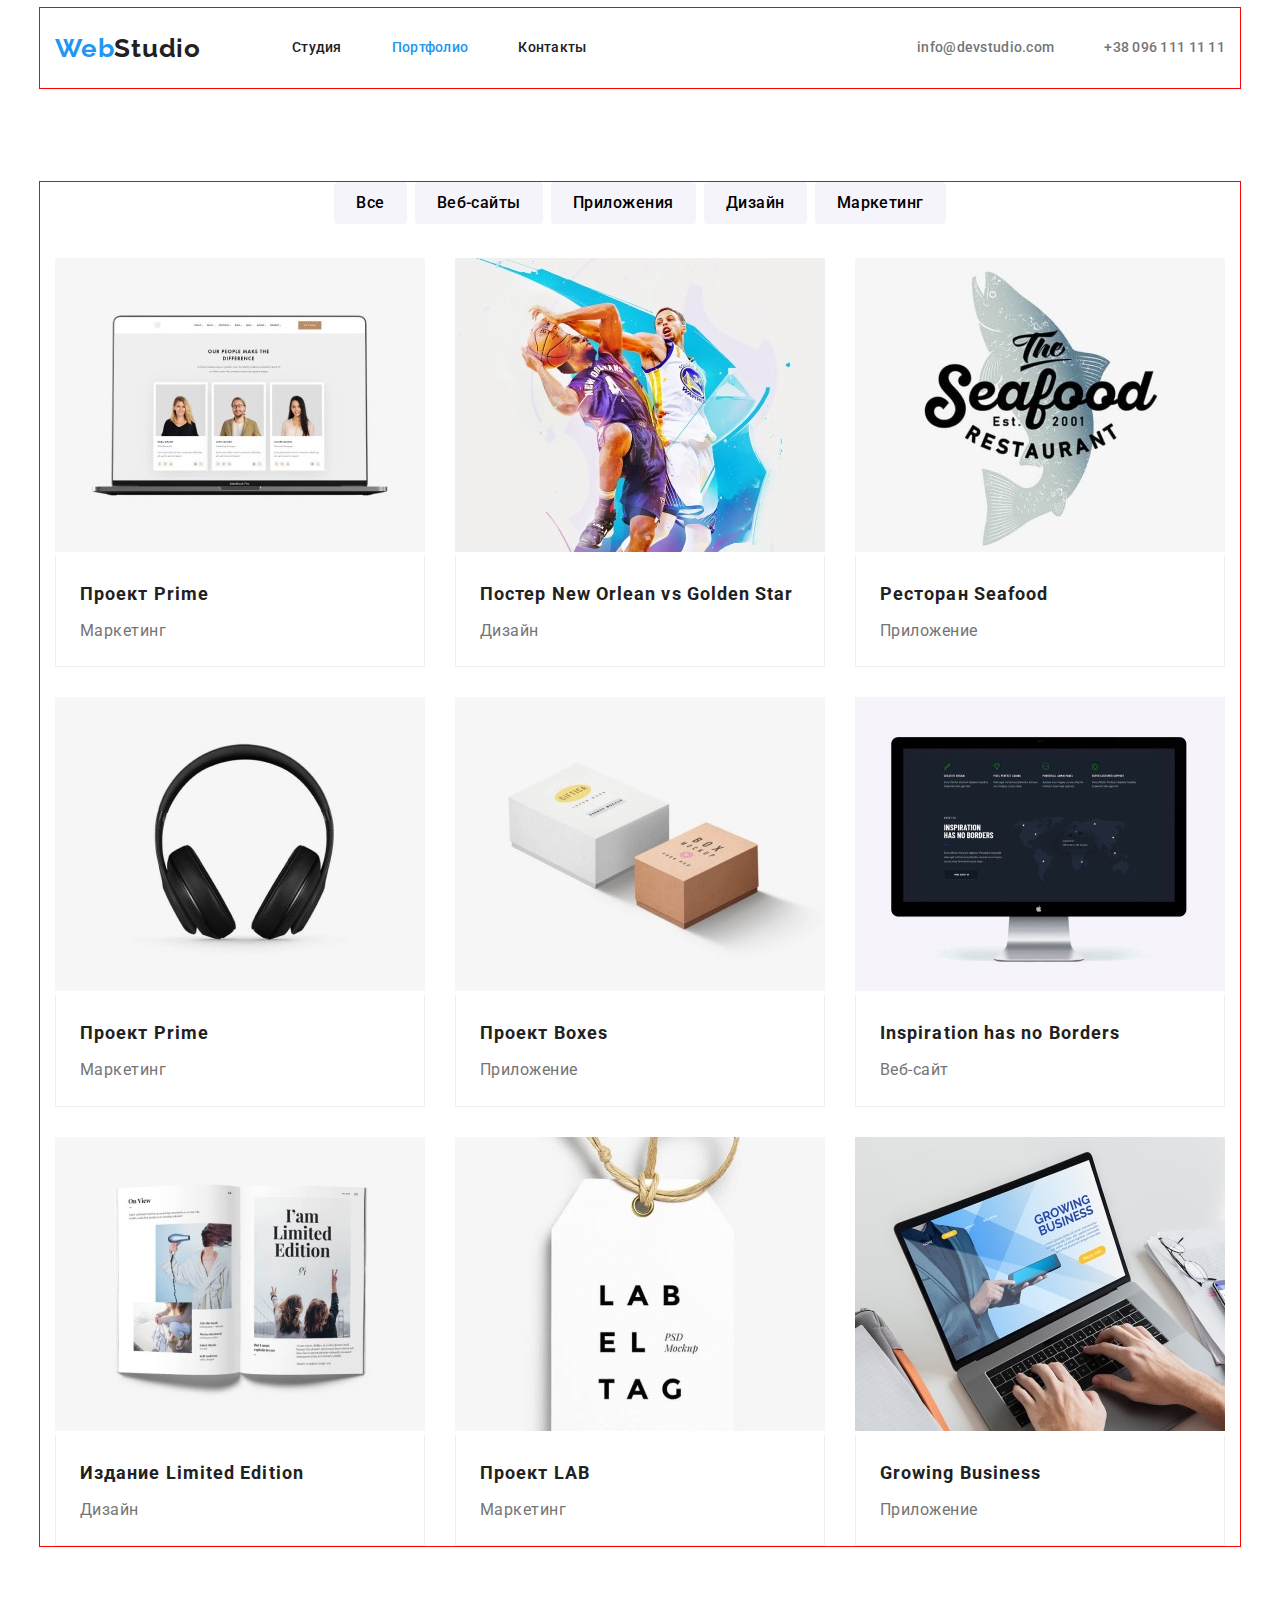
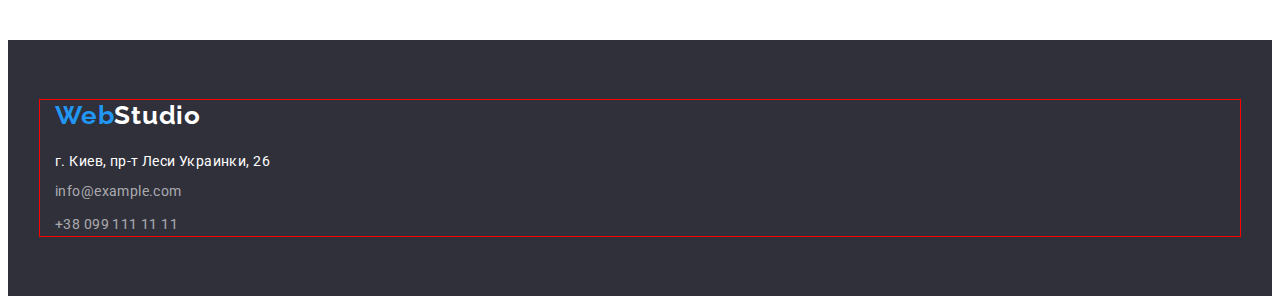
==== portfolio.html @ d50fef36 "Перенос файлов с 3 в 4 ДЗ" ====
<!DOCTYPE html>
<html lang="ru">
  <head>
    <meta charset="UTF-8" />
    <meta http-equiv="X-UA-Compatible" content="IE=edge" />
    <meta name="viewport" content="width=device-width, initial-scale=1.0" />
    <link rel="preconnect" href="https://fonts.googleapis.com" />
    <link rel="preconnect" href="https://fonts.gstatic.com" crossorigin />
    <link rel="preconnect" href="https://fonts.googleapis.com"> 
      <link rel="preconnect" href="https://fonts.gstatic.com" crossorigin> 
      <link href="https://fonts.googleapis.com/css2?family=Raleway:wght@700&family=Roboto:wght@400;500;700;900&display=swap" rel="stylesheet">
    <title>DOCTYPE</title>
    <link rel="stylesheet" href="https://cdnjs.cloudflare.com/ajax/libs/modern-normalize/1.1.0/modern-normalize.min.css" integrity="sha512-wpPYUAdjBVSE4KJnH1VR1HeZfpl1ub8YT/NKx4PuQ5NmX2tKuGu6U/JRp5y+Y8XG2tV+wKQpNHVUX03MfMFn9Q==" crossorigin="anonymous" referrerpolicy="no-referrer" />

    <link rel="stylesheet" href="./css/styles.css" />
  </head>

  <body>

    <header class="header">
      <div class="container">
          <a href="./index.html" class="header-logo link"
            ><span class="header-style">Web</span>Studio</a
          >
        <nav class="header-nav">
          <ul class="header-list list">
            <li class="header-item"><a href="./index.html" class="header-link link ">Студия</a></li>
            <li class="header-item"><a href="./portfolio.html" class="header-link  link current">Портфолио</a></li>
            <li class="header-item"><a href="" class="header-link  link">Контакты</a></li>
          </ul>
        </nav>
        <div class="header-connect">
          <ul class="header-contacts list">
            <li class="header-item"><a href="mailto:info@devstudio.com" class="header-mail link">info@devstudio.com</a></li>
            <li class="header-item"><a href="tel:+380961111111" class="header-tel  link">+38 096 111 11 11</a></li>
          </ul>
        </div>
      </div>
    </header>
    
    <main>
        <!-- Портфолио -->
        <section class="portfolio">
           <div class="container">
            <h1 class="portfolio-title visually-hidden">Портфолио</h1>
            <ul class="portfolio-list list">
                <li class="portfolio-list-btn">
                    <button class="portfolio-btn" type="button">Все</button>
                </li>
                <li class="portfolio-list-btn"> 
                    <button class="portfolio-btn" type="button">Веб-сайты</button>
                </li>
                <li class="portfolio-list-btn">
                    <button class="portfolio-btn" type="button">Приложения</button>
                </li>
                <li class="portfolio-list-btn">
                    <button class="portfolio-btn" type="button">Дизайн</button>
                </li>
                <li class="portfolio-list-btn">
                    <button class="portfolio-btn" type="button">Маркетинг</button>
                </li>
            </ul>
            <ul class="card-list list">
                <li class="card-item">
                    <img 
                    src="./images/tehnokryk.jpg"
                    alt="tehnokryk"
                    class="card-link"
                    width="370"
                    height="294"
                    />
                    <div class="card-name">
                      <h2 class="card-title">Проект Prime</h2>
                      <p class="card-text">Маркетинг</p>
                    </div>
                </li>
                <li class="card-item">
                    <img 
                    src="./images/neworlean.jpg"
                    alt="neworlean"
                    class="card-link"
                    width="370"
                    height="294"
                    />
                    <div class="card-name">
                      <h2 class="card-title">Постер New Orlean vs Golden Star</h2>
                      <p class="card-text">Дизайн</p>
                    </div>
                </li>
                <li class="card-item">
                    <img 
                    src="./images/seafood.jpg"
                    alt="seafood"
                    class="card-link"
                    width="370"
                    height="294"
                    />
                    <div class="card-name">
                      <h2 class="card-title">Ресторан Seafood</h2>
                      <p class="card-text">Приложение</p>
                    </div>
                </li>
                <li class="card-item">
                    <img 
                    src="./images/prime.jpg"
                    alt="prime"
                    class="card-link"
                    width="370"
                    height="294"
                    />
                    <div class="card-name">
                      <h2 class="card-title">Проект Prime</h2>
                      <p class="card-text">Маркетинг</p>
                    </div>
                </li>
                <li class="card-item">
                    <img 
                    src="./images/boxes.jpg"
                    alt="boxes"
                    class="card-link"
                    width="370"
                    height="294"
                    />
                    <div class="card-name">
                      <h2 class="card-title">Проект Boxes</h2>
                      <p class="card-text">Приложение</p>
                     </div>
                </li>
                <li class="card-item">
                    <img 
                    src="./images/borders.jpg"
                    alt="borders"
                    class="card-link"
                    width="370"
                    height="294"
                    />
                    <div class="card-name">
                      <h2 class="card-title">Inspiration has no Borders</h2>
                      <p class="card-text">Веб-сайт</p>
                   </div>
                </li>
                <li class="card-item">
                    <img 
                    src="./images/limitededition.jpg"
                    alt="limitededition"
                    class="card-link"
                    width="370"
                    height="294"
                    />
                    <div class="card-name">
                      <h2 class="card-title">Издание Limited Edition</h2>
                      <p class="card-text">Дизайн</p>
                    </div>
                </li>
                <li class="card-item">
                    <img 
                    src="./images/lab.jpg"
                    alt="lab"
                    class="card-link"
                    width="370"
                    height="294"
                    />
                    <div class="card-name">
                      <h2 class="card-title">Проект LAB</h2>
                      <p class="card-text">Маркетинг</p>
                    </div>
                </li>
                <li class="card-item">
                    <img 
                    src="./images/growingbusiness.jpg"
                    alt="growingbusiness"
                    class="card-link"
                    width="370"
                    height="294"
                    />
                    <div class="card-name">
                      <h2 class="card-title">Growing Business</h2>
                      <p class="card-text">Приложение</p>
                    </div>
                </li>
            </ul>
           </div>
        </section>
    </main>
    <footer class="footer">
      <div class="container">
        <a href="./index.html" class="footer-logo link"><span class="footer-style">Web</span>Studio</a
          >
        <address class="footer-address">
          <ul class="footer-list list">
            <li class="footer-item">
              <a
                href="https://goo.gl/maps/gY4igKeAdsHqv6zv8"
                target="_blank"
                class="footer-link link"
                rel="noopener nofollow noreferrer"
                >г. Киев, пр-т Леси Украинки, 26</a
              >
            </li>
            <li class="footer-item"><a href="mailto:info@example.com" class="link-foot link">info@example.com</a></li>
            <li class="footer-item"><a href="tel:+380991111111" class="link-foot link">+38 099 111 11 11</a></li>
          </ul>
        </address>
       </div>
    </footer>
  </body>
</html>
---- css/styles.css ----
:root {
    --primary-text-color: #212121;
    --primary-bacground-color: #FFFFFF;
    --accent-color: #2196F3;
    --secondary-text-color: #757575;
}

html {
    box-sizing: border-box;
}

*,
*::before,
*::after {
    box-sizing: inherit;
}

p,
h1,
h2,
h3,
h4,
h5,
h6 {
    margin: 0;
}

ul,
ol {
    margin: 0;
    padding-left: 0;
}

button {
    cursor: pointer;
}

body {
    color: var(--primary-text-color);
    background-color: var( --primary-bacground-color);
    font-family: "Roboto", sans-serif;
}

.visually-hidden { 
    position: absolute; 
    width: 1px; 
    height: 1px; 
    margin: -1px; 
    border: 0; 
    padding: 0; 
    white-space: nowrap; 
    clip-path: inset(100%); 
    clip: rect(0 0 0 0); 
    overflow: hidden; 
  } 

.container {
    width: 1200px;
    margin: 0 auto;
    padding-left: 15px;
    padding-right: 15px;
    outline: 1px solid red;
}

.list {
    list-style: none;
}

.link {
    text-decoration: none;
}

/* -----------------------Header--------------------- */
.header {
    background:  var(--primary-bacground-color);
}

.header .container {
    display: flex;
    align-items: center;
    
}

.header-list {
    display: flex;
    align-items: center;
}
    
.header-connect {
    margin-left: auto;
}

.header-contacts {
    display: flex;
    align-items: center;
    margin-left: auto;
}

.header-item  .link {
    display: block;
    padding-top: 32px;
    padding-bottom: 32px;
}

.header-item:not(:last-child) {
    margin-right: 50px;
  }

.header-logo {
    color: var(--primary-text-color);
    font-family: "Raleway", sans-serif;
    font-weight: 700;
    font-size: 26px;
    line-height: 1.19;
    letter-spacing: 0.03em;
    margin-right: 91px;
}

.header-style {
    color: var(--accent-color);
    font-family: "Raleway", sans-serif;
    font-weight: 700;
    font-size: 26px;
    line-height: 1.19;
    letter-spacing: 0.03em;
}

.header-link {
    font-weight: 500;
    font-size: 14px;
    line-height: 1.14;
    letter-spacing: 0.02em;
    color: var(--primary-text-color);
}

.header-mail, .header-tel {
    color:  var(--secondary-text-color);
    font-weight: 500;
    font-size: 14px;
    line-height: 1.14;
    letter-spacing: 0.02em;
}


.header-link:hover,
.header-link:focus, 
.header-mail:hover,
.header-mail:focus,
.header-tel:focus,
.header-tel:hover {
    color: var(--accent-color);
}

.header-list .header-link.current {
    color: var(--accent-color);
}

/*------------------ Hero-------------- */
.hero {
    padding-top: 200px;
    padding-bottom: 200px;
    text-align: center;

    background: #2F303A;
}


.hero-title {
    display: block;
    margin: auto;
    margin-bottom: 30px;

    font-weight: 900;
    font-size: 44px;
    line-height: 1.36;
    text-align: center;
    letter-spacing: 0.06em;
    text-transform: uppercase;
    align-items: center;
    color: var( --primary-bacground-color);
    background: #2F303A;
    max-width: 696px;

     
}

.hero-btn {
    display: block;
    margin: 0 auto;
    padding: 10px 32px;
    
    font-family: inherit;
    font-weight: 700;
    font-size: 16px;
    line-height: 1.89;
    letter-spacing: 0.06em;

    color: var( --primary-bacground-color);
    background: var(--accent-color);
    box-shadow: 0px 4px 4px rgba(0, 0, 0, 0.15);
    border-radius: 4px;
   
}

/* ----------------Advantage --------------*/

.advantage {
    padding-top: 94px;
}

.advantage-list {
    display: flex;
    flex-wrap: wrap;

}

.advantage-list .item {
    width: 270px;
    margin-right: 30px;
}

.advantage-list .item:nth-child(4n) {
    margin-right: 0;
}

.advantage-title {
    display: block;
    max-width: 270px;
  
    font-weight: 700;
    font-size: 14px;
    line-height: 1.14;
    letter-spacing: 0.03em;
    text-transform: uppercase;
    color: var(--primary-text-color);
}
.advantage-text {
    display: block;
    margin-top: 10px;
    max-width: 270px;

    font-size: 14px;
    line-height: 1.71;
    letter-spacing: 0.03em;
    color:var(--secondary-text-color);
}

/* ------------------What are we doing--------------------- */
 

.works {
    padding-top: 94px;
    padding-bottom: 94px; 
}

.works-list {
    display: flex;
    flex-wrap: wrap;
}

.works-item + .works-item {
    margin-left: 30px;
}

.works-title {
    display: block;
    padding-top: 0;
    margin-bottom: 50px;

    font-weight: 700;
    font-size: 36px;
    line-height: 1.17;
    text-align: center;
    letter-spacing: 0.03em;
}

/* ------------------Our team-------------------------- */


.team {
    padding-top: 94px;
    padding-bottom: 94px; 
}

.team-list {
    display: flex;
    flex-wrap: wrap;

    text-align: center;
}

.team-list .team-item {
    width: 270px;
    margin-right: 30px;
}

.team-list .team-item:nth-child(4n) {
    margin-right: 0; 
}

.team {
    background: #F5F4FA;
}

.team-card {
    padding-top: 30px;
    padding-bottom: 30px;
}
.team-title {
    display: block;
    margin-bottom: 50px;

    font-weight: 700;
    font-size: 36px;
    line-height: 1.17;
    text-align: center;
    letter-spacing: 0.03em;  
}

.team-name {
    display: block;

    font-weight: 500;
    font-size: 16px;
    line-height: 1.19;
    text-align: center;
    letter-spacing: 0.03em;
}
.team-text {
    display: block;
    margin-top: 10px;

    line-height: 1.19;
    text-align: center;
    letter-spacing: 0.03em; 
    color: var(--secondary-text-color);
}

/*------------------------ Footer----------------------- */


.footer {
    padding-top: 60px;
    padding-bottom: 60px; 

    background: #2F303A;
}

.footer-address {
    font-style: normal;
}

.footer-logo {
    display: block;
    margin-bottom: 20px;
    min-width: 145px;

    color: #FFFFFF;
    font-family: "Raleway", sans-serif;
    font-weight: 700;
    font-size: 26px;
    line-height: 1.19;
    letter-spacing: 0.03em;
   
}

.footer-item {
    display: block;
    margin-bottom: 9px;
}

.footer-item:last-child {
    margin-bottom: 0;
}

.footer-style {
    color: var(--accent-color);
}

.footer-link {
    color: var( --primary-bacground-color);
    font-size: 14px;
    line-height: 1.17;
    letter-spacing: 0.03em;
    color: #FFFFFF;
}

.link-foot {
    font-size: 14px;
    line-height: 24px;
    letter-spacing: 0.03em;
    color: rgba(255, 255, 255, 0.6);
}

/* ------------------Portfolio---------------------- */

.portfolio {
    padding-top: 94px;
    padding-bottom: 94px;
}

.portfolio-list {
    display: flex;
    justify-content: center;
    margin-bottom: 34px;
}

.portfolio-btn {
    display: inline-block;
    border: none;
    padding-top: 6px;
    padding-right: 22px;
    padding-bottom: 6px;
    padding-left: 22px;

    font-family: inherit;
    font-weight: 500;
    font-size: 16px;
    line-height: 1.89;
    text-align: center;
    letter-spacing: 0.03em;
    background: #F5F4FA;
    border-radius: 4px;
}

.portfolio-list-btn {
    margin-right: 8px;
}

.portfolio-list-btn:last-child {
    margin-right: 0;
}

.portfolio-btn:hover,
.portfolio-btn:focus {
    background-color:  var(--accent-color);
}

.card-list {
    display: flex;
    flex-wrap: wrap;

}

.card-list .card-item {
    width: 370px;
    margin-right: 30px;
    margin-bottom: 30px;
}

.card-list .card-item:nth-child(3n) {
    margin-right: 0;
}

.card-list .card-item:nth-last-child(-n+3) {
    margin-bottom: 0;
}


.card-title {
    margin-bottom: 4px;

    font-weight: 700;
    font-size: 18px;
    line-height: 2;
    letter-spacing: 0.06em;
}
.card-text {

    line-height: 1.89;
    letter-spacing: 0.03em;
    color: var(--secondary-text-color);
}

.card-name {
    padding: 20px 24px;
    border-left: 1px solid #EEEEEE;
    border-bottom: 1px solid #EEEEEE;
    border-right: 1px solid #EEEEEE;
}
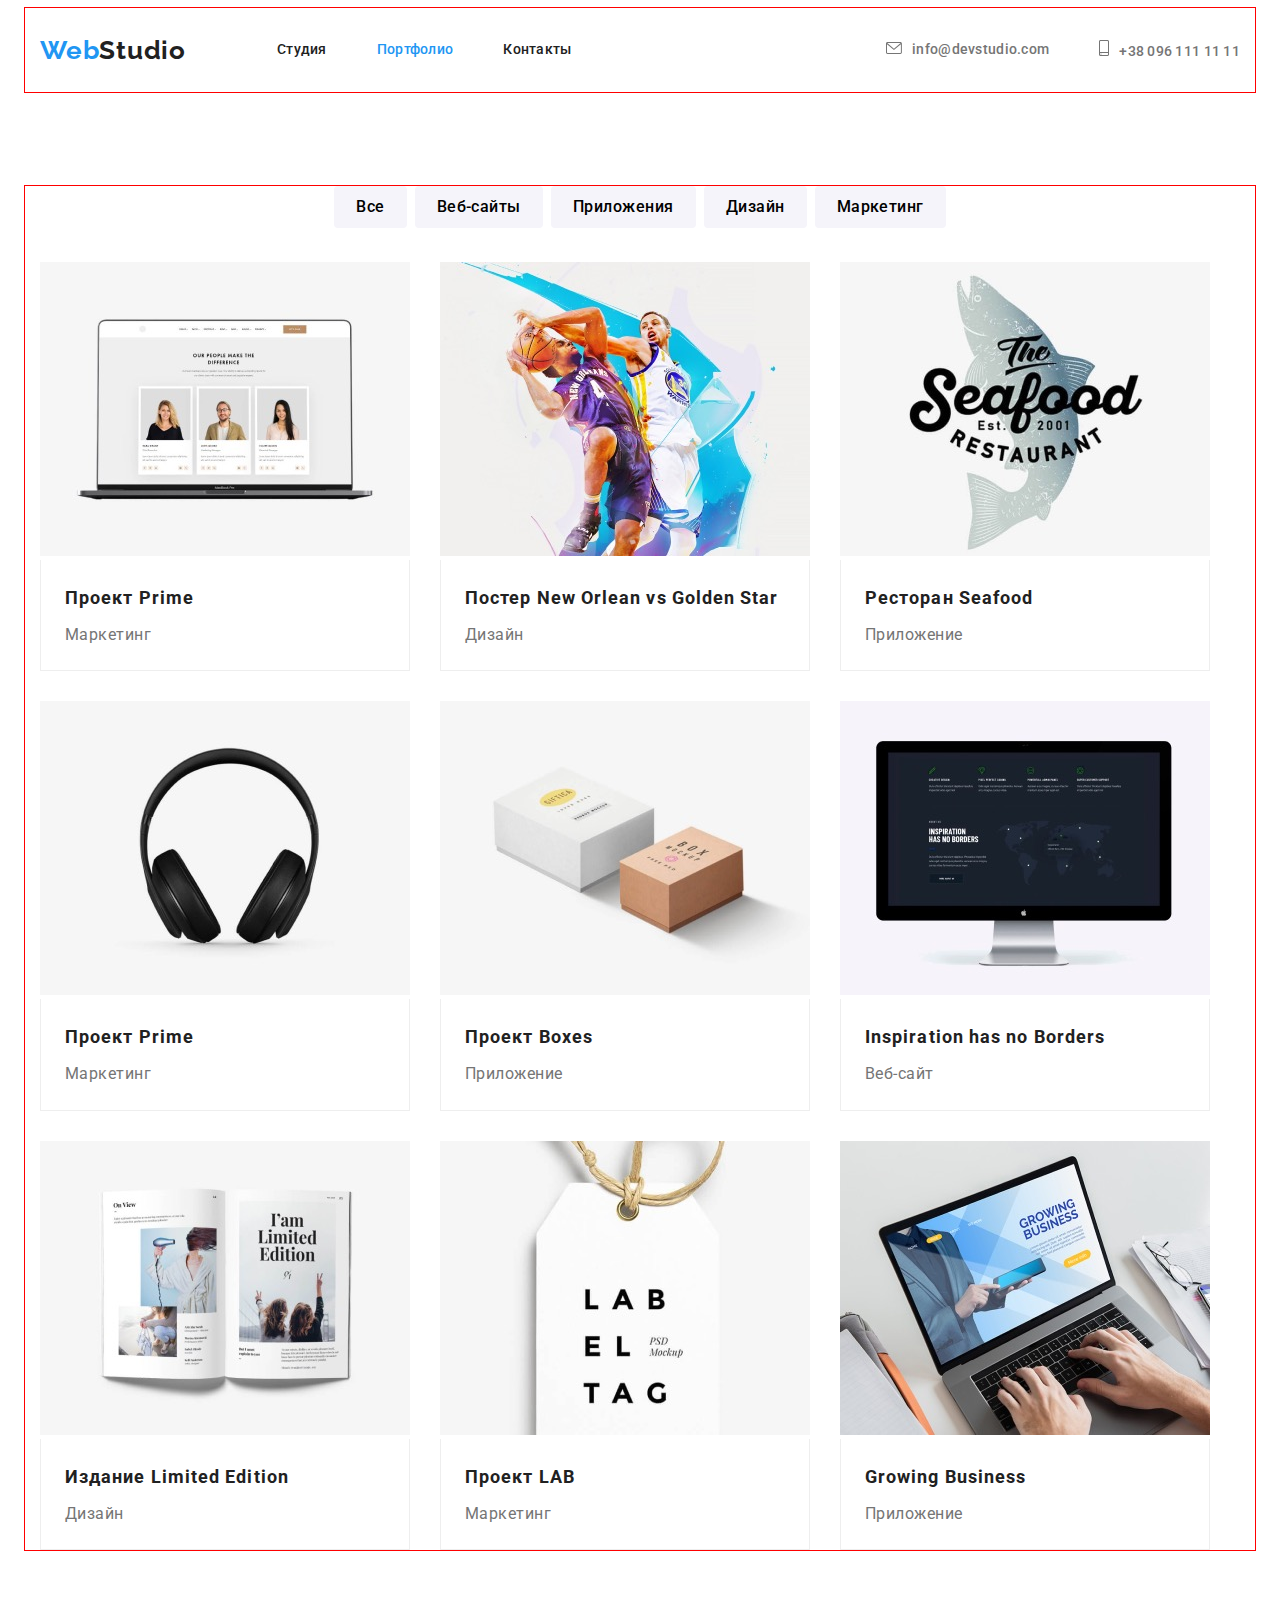
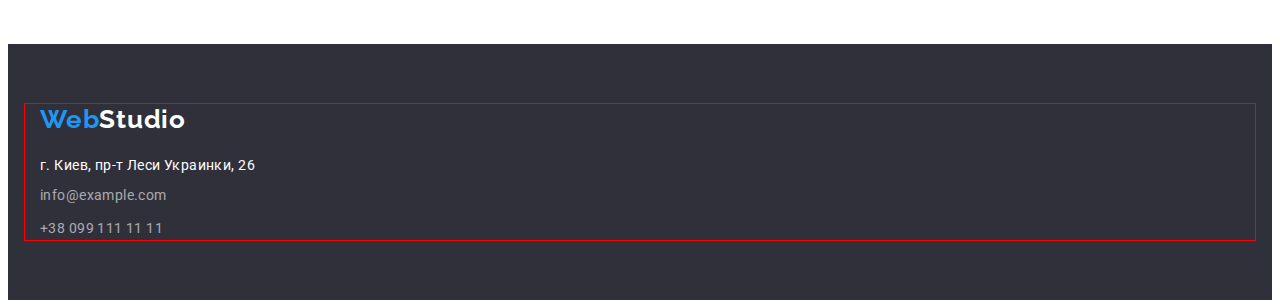
==== commit 2598b815: "Добавление спрайта" ====
--- a/portfolio.html
+++ b/portfolio.html
@@ -6,186 +6,207 @@
     <meta name="viewport" content="width=device-width, initial-scale=1.0" />
     <link rel="preconnect" href="https://fonts.googleapis.com" />
     <link rel="preconnect" href="https://fonts.gstatic.com" crossorigin />
-    <link rel="preconnect" href="https://fonts.googleapis.com"> 
-      <link rel="preconnect" href="https://fonts.gstatic.com" crossorigin> 
-      <link href="https://fonts.googleapis.com/css2?family=Raleway:wght@700&family=Roboto:wght@400;500;700;900&display=swap" rel="stylesheet">
+    <link rel="preconnect" href="https://fonts.googleapis.com" />
+    <link rel="preconnect" href="https://fonts.gstatic.com" crossorigin />
+    <link
+      href="https://fonts.googleapis.com/css2?family=Raleway:wght@700&family=Roboto:wght@400;500;700;900&display=swap"
+      rel="stylesheet"
+    />
     <title>DOCTYPE</title>
-    <link rel="stylesheet" href="https://cdnjs.cloudflare.com/ajax/libs/modern-normalize/1.1.0/modern-normalize.min.css" integrity="sha512-wpPYUAdjBVSE4KJnH1VR1HeZfpl1ub8YT/NKx4PuQ5NmX2tKuGu6U/JRp5y+Y8XG2tV+wKQpNHVUX03MfMFn9Q==" crossorigin="anonymous" referrerpolicy="no-referrer" />
+    <link
+      rel="stylesheet"
+      href="https://cdnjs.cloudflare.com/ajax/libs/modern-normalize/1.1.0/modern-normalize.min.css"
+      integrity="sha512-wpPYUAdjBVSE4KJnH1VR1HeZfpl1ub8YT/NKx4PuQ5NmX2tKuGu6U/JRp5y+Y8XG2tV+wKQpNHVUX03MfMFn9Q=="
+      crossorigin="anonymous"
+      referrerpolicy="no-referrer"
+    />
 
     <link rel="stylesheet" href="./css/styles.css" />
   </head>
 
   <body>
-
     <header class="header">
       <div class="container">
-          <a href="./index.html" class="header-logo link"
-            ><span class="header-style">Web</span>Studio</a
-          >
+        <a href="./index.html" class="header-logo link"
+          ><span class="header-style">Web</span>Studio</a
+        >
         <nav class="header-nav">
           <ul class="header-list list">
-            <li class="header-item"><a href="./index.html" class="header-link link ">Студия</a></li>
-            <li class="header-item"><a href="./portfolio.html" class="header-link  link current">Портфолио</a></li>
-            <li class="header-item"><a href="" class="header-link  link">Контакты</a></li>
+            <li class="header-item">
+              <a href="./index.html" class="header-link link">Студия</a>
+            </li>
+            <li class="header-item">
+              <a href="./portfolio.html" class="header-link link current"
+                >Портфолио</a
+              >
+            </li>
+            <li class="header-item">
+              <a href="" class="header-link link">Контакты</a>
+            </li>
           </ul>
         </nav>
         <div class="header-connect">
           <ul class="header-contacts list">
-            <li class="header-item"><a href="mailto:info@devstudio.com" class="header-mail link">info@devstudio.com</a></li>
-            <li class="header-item"><a href="tel:+380961111111" class="header-tel  link">+38 096 111 11 11</a></li>
-          </ul>
+            <li class="header-item"><a href="mailto:info@devstudio.com" class="header-mail link"><svg class="contacts-icon" width="16" height="12">
+                      <use href="./images/symbol-defs.svg#icon-envelope"></use>
+                    </svg>info@devstudio.com</a></li>
+            <li class="header-item"><a href="tel:+380961111111" class="header-tel  link"><svg class="contacts-icon" width="10" height="16">
+                      <use href="./images/symbol-defs.svg#icon-smartphone"></use>
+                    </svg>+38 096 111 11 11</a></li>
+          </ul
         </div>
       </div>
     </header>
-    
+
     <main>
-        <!-- Портфолио -->
-        <section class="portfolio">
-           <div class="container">
-            <h1 class="portfolio-title visually-hidden">Портфолио</h1>
-            <ul class="portfolio-list list">
-                <li class="portfolio-list-btn">
-                    <button class="portfolio-btn" type="button">Все</button>
-                </li>
-                <li class="portfolio-list-btn"> 
-                    <button class="portfolio-btn" type="button">Веб-сайты</button>
-                </li>
-                <li class="portfolio-list-btn">
-                    <button class="portfolio-btn" type="button">Приложения</button>
-                </li>
-                <li class="portfolio-list-btn">
-                    <button class="portfolio-btn" type="button">Дизайн</button>
-                </li>
-                <li class="portfolio-list-btn">
-                    <button class="portfolio-btn" type="button">Маркетинг</button>
-                </li>
-            </ul>
-            <ul class="card-list list">
-                <li class="card-item">
-                    <img 
-                    src="./images/tehnokryk.jpg"
-                    alt="tehnokryk"
-                    class="card-link"
-                    width="370"
-                    height="294"
-                    />
-                    <div class="card-name">
-                      <h2 class="card-title">Проект Prime</h2>
-                      <p class="card-text">Маркетинг</p>
-                    </div>
-                </li>
-                <li class="card-item">
-                    <img 
-                    src="./images/neworlean.jpg"
-                    alt="neworlean"
-                    class="card-link"
-                    width="370"
-                    height="294"
-                    />
-                    <div class="card-name">
-                      <h2 class="card-title">Постер New Orlean vs Golden Star</h2>
-                      <p class="card-text">Дизайн</p>
-                    </div>
-                </li>
-                <li class="card-item">
-                    <img 
-                    src="./images/seafood.jpg"
-                    alt="seafood"
-                    class="card-link"
-                    width="370"
-                    height="294"
-                    />
-                    <div class="card-name">
-                      <h2 class="card-title">Ресторан Seafood</h2>
-                      <p class="card-text">Приложение</p>
-                    </div>
-                </li>
-                <li class="card-item">
-                    <img 
-                    src="./images/prime.jpg"
-                    alt="prime"
-                    class="card-link"
-                    width="370"
-                    height="294"
-                    />
-                    <div class="card-name">
-                      <h2 class="card-title">Проект Prime</h2>
-                      <p class="card-text">Маркетинг</p>
-                    </div>
-                </li>
-                <li class="card-item">
-                    <img 
-                    src="./images/boxes.jpg"
-                    alt="boxes"
-                    class="card-link"
-                    width="370"
-                    height="294"
-                    />
-                    <div class="card-name">
-                      <h2 class="card-title">Проект Boxes</h2>
-                      <p class="card-text">Приложение</p>
-                     </div>
-                </li>
-                <li class="card-item">
-                    <img 
-                    src="./images/borders.jpg"
-                    alt="borders"
-                    class="card-link"
-                    width="370"
-                    height="294"
-                    />
-                    <div class="card-name">
-                      <h2 class="card-title">Inspiration has no Borders</h2>
-                      <p class="card-text">Веб-сайт</p>
-                   </div>
-                </li>
-                <li class="card-item">
-                    <img 
-                    src="./images/limitededition.jpg"
-                    alt="limitededition"
-                    class="card-link"
-                    width="370"
-                    height="294"
-                    />
-                    <div class="card-name">
-                      <h2 class="card-title">Издание Limited Edition</h2>
-                      <p class="card-text">Дизайн</p>
-                    </div>
-                </li>
-                <li class="card-item">
-                    <img 
-                    src="./images/lab.jpg"
-                    alt="lab"
-                    class="card-link"
-                    width="370"
-                    height="294"
-                    />
-                    <div class="card-name">
-                      <h2 class="card-title">Проект LAB</h2>
-                      <p class="card-text">Маркетинг</p>
-                    </div>
-                </li>
-                <li class="card-item">
-                    <img 
-                    src="./images/growingbusiness.jpg"
-                    alt="growingbusiness"
-                    class="card-link"
-                    width="370"
-                    height="294"
-                    />
-                    <div class="card-name">
-                      <h2 class="card-title">Growing Business</h2>
-                      <p class="card-text">Приложение</p>
-                    </div>
-                </li>
-            </ul>
-           </div>
-        </section>
+      <!-- Портфолио -->
+      <section class="portfolio">
+        <div class="container">
+          <h1 class="portfolio-title visually-hidden">Портфолио</h1>
+          <ul class="portfolio-list list">
+            <li class="portfolio-list-btn">
+              <button class="portfolio-btn" type="button">Все</button>
+            </li>
+            <li class="portfolio-list-btn">
+              <button class="portfolio-btn" type="button">Веб-сайты</button>
+            </li>
+            <li class="portfolio-list-btn">
+              <button class="portfolio-btn" type="button">Приложения</button>
+            </li>
+            <li class="portfolio-list-btn">
+              <button class="portfolio-btn" type="button">Дизайн</button>
+            </li>
+            <li class="portfolio-list-btn">
+              <button class="portfolio-btn" type="button">Маркетинг</button>
+            </li>
+          </ul>
+          <ul class="card-list list">
+            <li class="card-item">
+              <img
+                src="./images/tehnokryk.jpg"
+                alt="tehnokryk"
+                class="card-link"
+                width="370"
+                height="294"
+              />
+              <div class="card-name">
+                <h2 class="card-title">Проект Prime</h2>
+                <p class="card-text">Маркетинг</p>
+              </div>
+            </li>
+            <li class="card-item">
+              <img
+                src="./images/neworlean.jpg"
+                alt="neworlean"
+                class="card-link"
+                width="370"
+                height="294"
+              />
+              <div class="card-name">
+                <h2 class="card-title">Постер New Orlean vs Golden Star</h2>
+                <p class="card-text">Дизайн</p>
+              </div>
+            </li>
+            <li class="card-item">
+              <img
+                src="./images/seafood.jpg"
+                alt="seafood"
+                class="card-link"
+                width="370"
+                height="294"
+              />
+              <div class="card-name">
+                <h2 class="card-title">Ресторан Seafood</h2>
+                <p class="card-text">Приложение</p>
+              </div>
+            </li>
+            <li class="card-item">
+              <img
+                src="./images/prime.jpg"
+                alt="prime"
+                class="card-link"
+                width="370"
+                height="294"
+              />
+              <div class="card-name">
+                <h2 class="card-title">Проект Prime</h2>
+                <p class="card-text">Маркетинг</p>
+              </div>
+            </li>
+            <li class="card-item">
+              <img
+                src="./images/boxes.jpg"
+                alt="boxes"
+                class="card-link"
+                width="370"
+                height="294"
+              />
+              <div class="card-name">
+                <h2 class="card-title">Проект Boxes</h2>
+                <p class="card-text">Приложение</p>
+              </div>
+            </li>
+            <li class="card-item">
+              <img
+                src="./images/borders.jpg"
+                alt="borders"
+                class="card-link"
+                width="370"
+                height="294"
+              />
+              <div class="card-name">
+                <h2 class="card-title">Inspiration has no Borders</h2>
+                <p class="card-text">Веб-сайт</p>
+              </div>
+            </li>
+            <li class="card-item">
+              <img
+                src="./images/limitededition.jpg"
+                alt="limitededition"
+                class="card-link"
+                width="370"
+                height="294"
+              />
+              <div class="card-name">
+                <h2 class="card-title">Издание Limited Edition</h2>
+                <p class="card-text">Дизайн</p>
+              </div>
+            </li>
+            <li class="card-item">
+              <img
+                src="./images/lab.jpg"
+                alt="lab"
+                class="card-link"
+                width="370"
+                height="294"
+              />
+              <div class="card-name">
+                <h2 class="card-title">Проект LAB</h2>
+                <p class="card-text">Маркетинг</p>
+              </div>
+            </li>
+            <li class="card-item">
+              <img
+                src="./images/growingbusiness.jpg"
+                alt="growingbusiness"
+                class="card-link"
+                width="370"
+                height="294"
+              />
+              <div class="card-name">
+                <h2 class="card-title">Growing Business</h2>
+                <p class="card-text">Приложение</p>
+              </div>
+            </li>
+          </ul>
+        </div>
+      </section>
     </main>
     <footer class="footer">
       <div class="container">
-        <a href="./index.html" class="footer-logo link"><span class="footer-style">Web</span>Studio</a
-          >
+        <a href="./index.html" class="footer-logo link"
+          ><span class="footer-style">Web</span>Studio</a
+        >
         <address class="footer-address">
           <ul class="footer-list list">
             <li class="footer-item">
@@ -197,11 +218,19 @@
                 >г. Киев, пр-т Леси Украинки, 26</a
               >
             </li>
-            <li class="footer-item"><a href="mailto:info@example.com" class="link-foot link">info@example.com</a></li>
-            <li class="footer-item"><a href="tel:+380991111111" class="link-foot link">+38 099 111 11 11</a></li>
+            <li class="footer-item">
+              <a href="mailto:info@example.com" class="link-foot link"
+                >info@example.com</a
+              >
+            </li>
+            <li class="footer-item">
+              <a href="tel:+380991111111" class="link-foot link"
+                >+38 099 111 11 11</a
+              >
+            </li>
           </ul>
         </address>
-       </div>
+      </div>
     </footer>
   </body>
 </html>
--- a/css/styles.css
+++ b/css/styles.css
@@ -9,11 +9,6 @@
     box-sizing: border-box;
 }
 
-*,
-*::before,
-*::after {
-    box-sizing: inherit;
-}
 
 p,
 h1,
@@ -106,6 +101,12 @@
     margin-right: 50px;
   }
 
+.contacts-icon {
+    margin-right: 10px;
+    fill: currentColor;
+}
+
+
 .header-logo {
     color: var(--primary-text-color);
     font-family: "Raleway", sans-serif;
@@ -157,11 +158,25 @@
 
 /*------------------ Hero-------------- */
 .hero {
+    background: #C4C4C4;
+    background-image: linear-gradient(
+        rgba(47, 48, 58, 0.4), 
+        rgba(47, 48, 58, 0.4)
+    ), 
+    url(../images/hero-bg.jpg);
+    background-repeat: no-repeat;
+    background-position: center;
+    background-size: cover;
+
+    margin-right: auto;
+    margin-left: auto;
+    max-width: 1600px;
+    min-height: 600px;
     padding-top: 200px;
     padding-bottom: 200px;
     text-align: center;
 
-    background: #2F303A;
+   
 }
 
 
@@ -178,7 +193,6 @@
     text-transform: uppercase;
     align-items: center;
     color: var( --primary-bacground-color);
-    background: #2F303A;
     max-width: 696px;
 
      
@@ -214,12 +228,26 @@
 
 }
 
-.advantage-list .item {
+.advantage-icon{
+    display: block;
+    height: 120px;
+    padding-top: 25px;
+    padding-bottom: 25px;
+    padding-right: 102.34px;
+    padding-left: 102.34px;
+    margin-bottom: 30px;
+    background: #F5F4FA;
+    border-radius: 4px;
+
+}
+
+
+.advantage-item {
     width: 270px;
     margin-right: 30px;
 }
 
-.advantage-list .item:nth-child(4n) {
+.advantage-item:nth-child(4n) {
     margin-right: 0;
 }
 
@@ -334,7 +362,100 @@
     text-align: center;
     letter-spacing: 0.03em; 
     color: var(--secondary-text-color);
-}
+    margin-bottom: 30px;
+}
+
+.team-soc-list {
+    display: flex;
+    justify-content: center;
+    
+    
+}
+
+.team-soc-item {
+    width: 44px;
+    height: 44px;
+    margin-right: 10px;
+    align-items: center;
+    justify-content: center;
+    
+}
+
+.team-soc-item:last-child {
+    margin-right: 0;
+}
+
+.team-soc-link {
+    width: 100%;
+    height: 100%;
+    border-radius: 50%;
+    display: flex;
+    align-items: center;
+    justify-content: center;
+    color: #afb1b8;
+
+}
+
+.team-soc-icon {
+    fill: currentColor;
+}
+
+.team-soc-link:hover, 
+.team-soc-link:focus {
+    background: var(--accent-color);
+    color: var(--primary-bacground-color);
+}
+
+/*---------------------- Regular customers---------------------- */
+
+.customers {
+    padding-bottom: 94px;
+}
+
+.customers-titel {
+    display: block;
+    padding-top: 0;
+    margin-bottom: 50px;
+
+    font-weight: 700;
+    font-size: 36px;
+    line-height: 42px;
+    text-align: center;
+    letter-spacing: 0.03em;
+}
+
+
+.customers-list {
+    display: flex;
+    justify-content: center;
+    
+}
+
+
+.customers-item {
+    
+}
+
+.customers-link {
+    display: inline-block;
+    padding-top: 16px;
+    padding-right: 32px;
+    padding-bottom: 16px;
+    padding-left: 32px;
+    border: 1px solid #AFB1B8;
+
+}
+
+
+.icon-logo {
+    display: inline-block;
+    border: none;
+    fill: #AFB1B8;
+
+}
+
+
+
 
 /*------------------------ Footer----------------------- */
 
@@ -342,7 +463,7 @@
 .footer {
     padding-top: 60px;
     padding-bottom: 60px; 
-
+    
     background: #2F303A;
 }
 
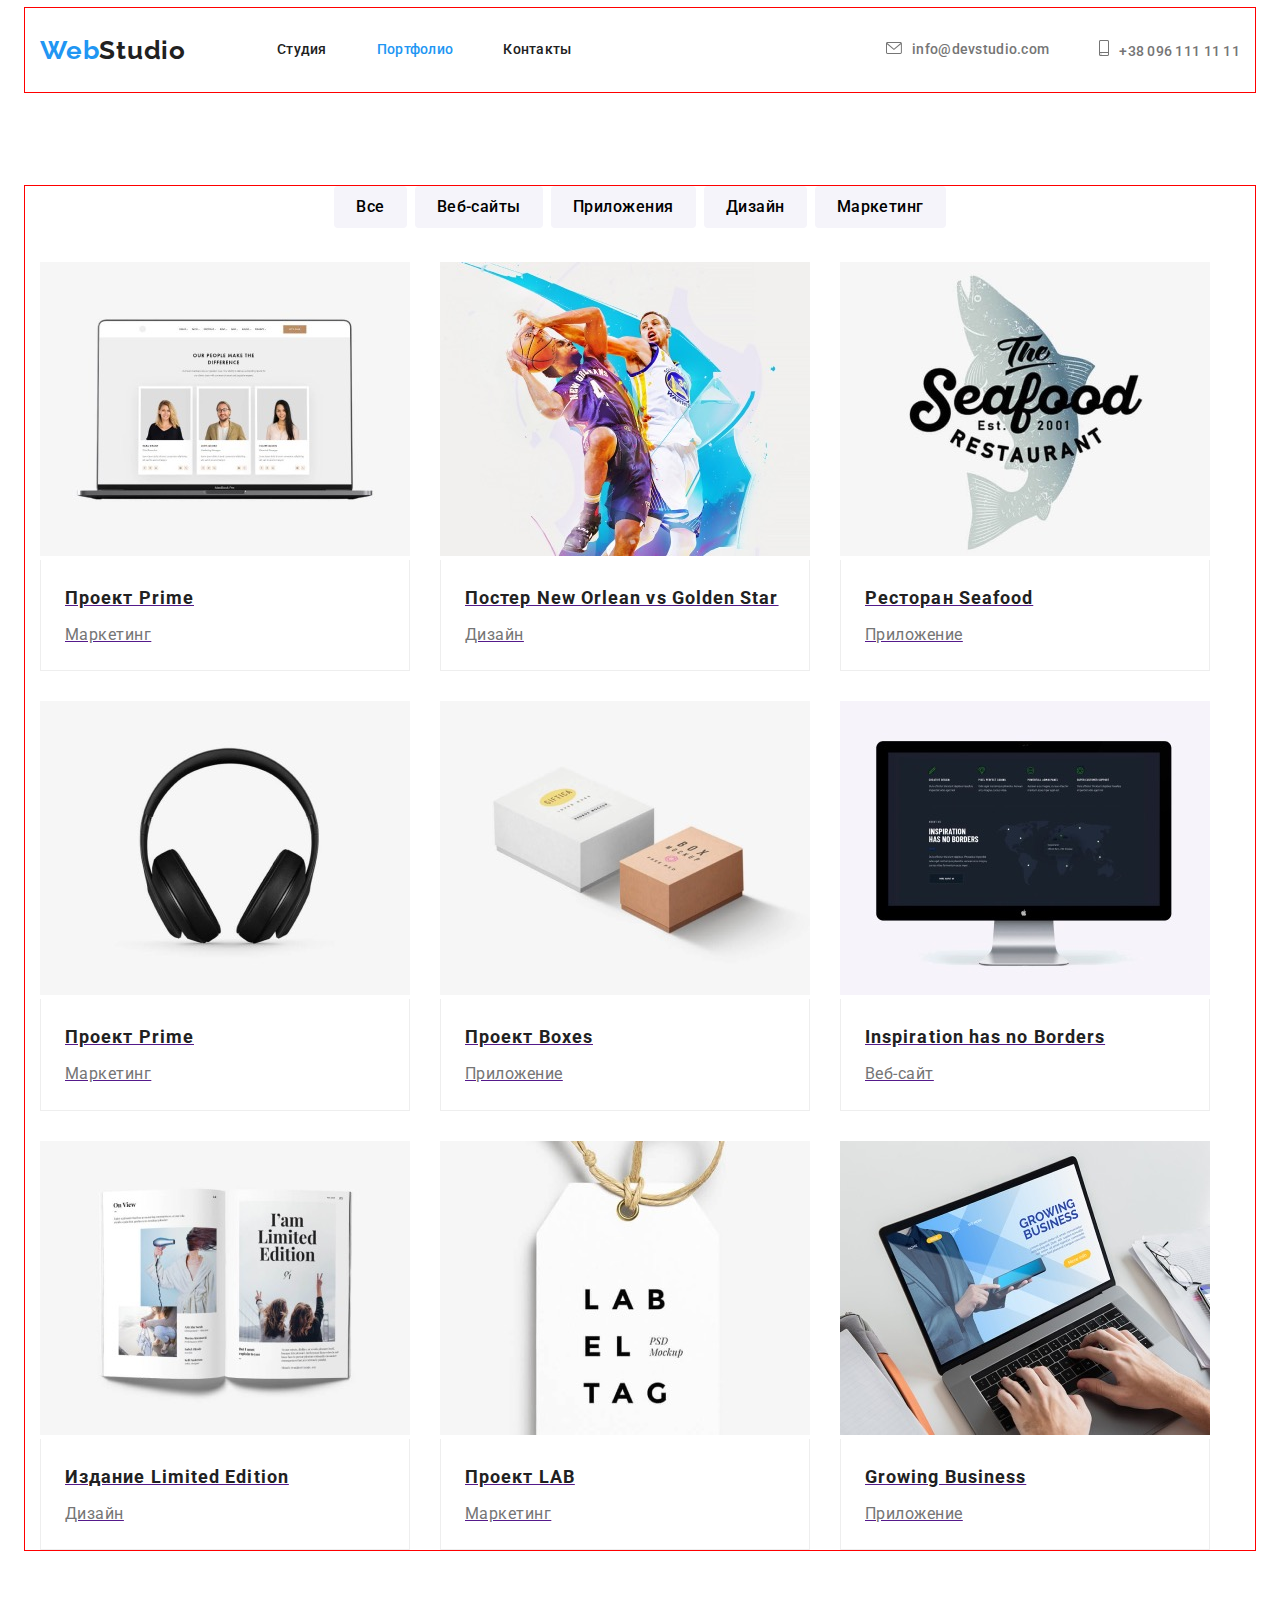
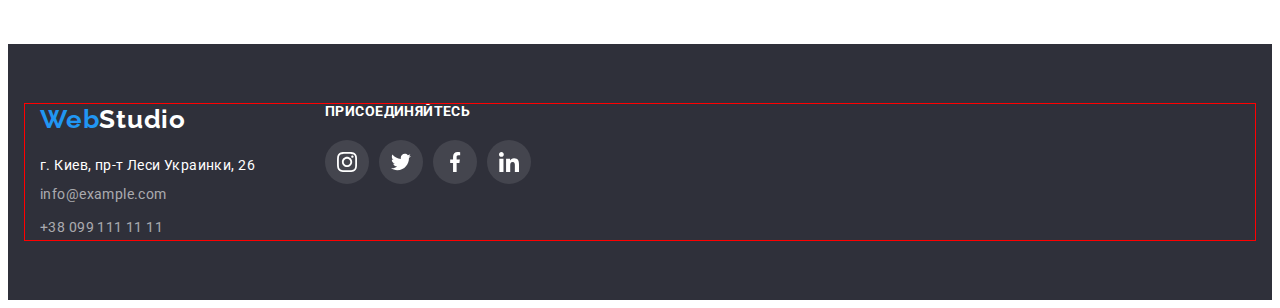
==== commit 6e970b31: "Сдача 4-го ДЗ" ====
--- a/portfolio.html
+++ b/portfolio.html
@@ -47,13 +47,23 @@
         </nav>
         <div class="header-connect">
           <ul class="header-contacts list">
-            <li class="header-item"><a href="mailto:info@devstudio.com" class="header-mail link"><svg class="contacts-icon" width="16" height="12">
-                      <use href="./images/symbol-defs.svg#icon-envelope"></use>
-                    </svg>info@devstudio.com</a></li>
-            <li class="header-item"><a href="tel:+380961111111" class="header-tel  link"><svg class="contacts-icon" width="10" height="16">
-                      <use href="./images/symbol-defs.svg#icon-smartphone"></use>
-                    </svg>+38 096 111 11 11</a></li>
-          </ul
+            <li class="header-item">
+              <a href="mailto:info@devstudio.com" class="header-mail link"
+                ><svg class="contacts-icon" width="16" height="12">
+                  <use href="./images/symbol-defs.svg#icon-envelope"></use></svg
+                >info@devstudio.com</a
+              >
+            </li>
+            <li class="header-item">
+              <a href="tel:+380961111111" class="header-tel link">
+                <svg class="contacts-icon" width="10" height="16">
+                  <use
+                    href="./images/symbol-defs.svg#icon-smartphone"
+                  ></use></svg
+                >+38 096 111 11 11
+              </a>
+            </li>
+          </ul>
         </div>
       </div>
     </header>
@@ -81,155 +91,214 @@
             </li>
           </ul>
           <ul class="card-list list">
-            <li class="card-item">
-              <img
-                src="./images/tehnokryk.jpg"
-                alt="tehnokryk"
-                class="card-link"
-                width="370"
-                height="294"
-              />
-              <div class="card-name">
-                <h2 class="card-title">Проект Prime</h2>
-                <p class="card-text">Маркетинг</p>
-              </div>
-            </li>
-            <li class="card-item">
-              <img
-                src="./images/neworlean.jpg"
-                alt="neworlean"
-                class="card-link"
-                width="370"
-                height="294"
-              />
-              <div class="card-name">
-                <h2 class="card-title">Постер New Orlean vs Golden Star</h2>
-                <p class="card-text">Дизайн</p>
-              </div>
-            </li>
-            <li class="card-item">
-              <img
-                src="./images/seafood.jpg"
-                alt="seafood"
-                class="card-link"
-                width="370"
-                height="294"
-              />
-              <div class="card-name">
-                <h2 class="card-title">Ресторан Seafood</h2>
-                <p class="card-text">Приложение</p>
-              </div>
-            </li>
-            <li class="card-item">
-              <img
-                src="./images/prime.jpg"
-                alt="prime"
-                class="card-link"
-                width="370"
-                height="294"
-              />
-              <div class="card-name">
-                <h2 class="card-title">Проект Prime</h2>
-                <p class="card-text">Маркетинг</p>
-              </div>
-            </li>
-            <li class="card-item">
-              <img
-                src="./images/boxes.jpg"
-                alt="boxes"
-                class="card-link"
-                width="370"
-                height="294"
-              />
-              <div class="card-name">
-                <h2 class="card-title">Проект Boxes</h2>
-                <p class="card-text">Приложение</p>
-              </div>
-            </li>
-            <li class="card-item">
-              <img
-                src="./images/borders.jpg"
-                alt="borders"
-                class="card-link"
-                width="370"
-                height="294"
-              />
-              <div class="card-name">
-                <h2 class="card-title">Inspiration has no Borders</h2>
-                <p class="card-text">Веб-сайт</p>
-              </div>
-            </li>
-            <li class="card-item">
-              <img
-                src="./images/limitededition.jpg"
-                alt="limitededition"
-                class="card-link"
-                width="370"
-                height="294"
-              />
-              <div class="card-name">
-                <h2 class="card-title">Издание Limited Edition</h2>
-                <p class="card-text">Дизайн</p>
-              </div>
-            </li>
-            <li class="card-item">
-              <img
-                src="./images/lab.jpg"
-                alt="lab"
-                class="card-link"
-                width="370"
-                height="294"
-              />
-              <div class="card-name">
-                <h2 class="card-title">Проект LAB</h2>
-                <p class="card-text">Маркетинг</p>
-              </div>
-            </li>
-            <li class="card-item">
-              <img
-                src="./images/growingbusiness.jpg"
-                alt="growingbusiness"
-                class="card-link"
-                width="370"
-                height="294"
-              />
-              <div class="card-name">
-                <h2 class="card-title">Growing Business</h2>
-                <p class="card-text">Приложение</p>
-              </div>
+            <li class="card-item link">
+              <a href="">
+                <img
+                  src="./images/tehnokryk.jpg"
+                  alt="tehnokryk"
+                  class="card-link"
+                  width="370"
+                  height="294"
+                />
+                <div class="card-name">
+                  <h2 class="card-title">Проект Prime</h2>
+                  <p class="card-text">Маркетинг</p>
+                </div></a
+              >
+            </li>
+            <li class="card-item">
+              <a href="">
+                <img
+                  src="./images/neworlean.jpg"
+                  alt="neworlean"
+                  class="card-link"
+                  width="370"
+                  height="294"
+                />
+                <div class="card-name">
+                  <h2 class="card-title">Постер New Orlean vs Golden Star</h2>
+                  <p class="card-text">Дизайн</p>
+                </div>
+              </a>
+            </li>
+            <li class="card-item">
+              <a href="">
+                <img
+                  src="./images/seafood.jpg"
+                  alt="seafood"
+                  class="card-link"
+                  width="370"
+                  height="294"
+                />
+                <div class="card-name">
+                  <h2 class="card-title">Ресторан Seafood</h2>
+                  <p class="card-text">Приложение</p>
+                </div>
+              </a>
+            </li>
+            <li class="card-item">
+              <a href="">
+                <img
+                  src="./images/prime.jpg"
+                  alt="prime"
+                  class="card-link"
+                  width="370"
+                  height="294"
+                />
+                <div class="card-name">
+                  <h2 class="card-title">Проект Prime</h2>
+                  <p class="card-text">Маркетинг</p>
+                </div>
+              </a>
+            </li>
+            <li class="card-item">
+              <a href="">
+                <img
+                  src="./images/boxes.jpg"
+                  alt="boxes"
+                  class="card-link"
+                  width="370"
+                  height="294"
+                />
+                <div class="card-name">
+                  <h2 class="card-title">Проект Boxes</h2>
+                  <p class="card-text">Приложение</p>
+                </div>
+              </a>
+            </li>
+            <li class="card-item">
+              <a href="">
+                <img
+                  src="./images/borders.jpg"
+                  alt="borders"
+                  class="card-link"
+                  width="370"
+                  height="294"
+                />
+                <div class="card-name">
+                  <h2 class="card-title">Inspiration has no Borders</h2>
+                  <p class="card-text">Веб-сайт</p>
+                </div>
+              </a>
+            </li>
+            <li class="card-item">
+              <a href="">
+                <img
+                  src="./images/limitededition.jpg"
+                  alt="limitededition"
+                  class="card-link"
+                  width="370"
+                  height="294"
+                />
+                <div class="card-name">
+                  <h2 class="card-title">Издание Limited Edition</h2>
+                  <p class="card-text">Дизайн</p>
+                </div>
+              </a>
+            </li>
+            <li class="card-item">
+              <a href="">
+                <img
+                  src="./images/lab.jpg"
+                  alt="lab"
+                  class="card-link"
+                  width="370"
+                  height="294"
+                />
+                <div class="card-name">
+                  <h2 class="card-title">Проект LAB</h2>
+                  <p class="card-text">Маркетинг</p>
+                </div>
+              </a>
+            </li>
+            <li class="card-item">
+              <a href="">
+                <img
+                  src="./images/growingbusiness.jpg"
+                  alt="growingbusiness"
+                  class="card-link"
+                  width="370"
+                  height="294"
+                />
+                <div class="card-name">
+                  <h2 class="card-title">Growing Business</h2>
+                  <p class="card-text">Приложение</p>
+                </div>
+              </a>
             </li>
           </ul>
         </div>
       </section>
     </main>
     <footer class="footer">
-      <div class="container">
-        <a href="./index.html" class="footer-logo link"
-          ><span class="footer-style">Web</span>Studio</a
-        >
-        <address class="footer-address">
-          <ul class="footer-list list">
-            <li class="footer-item">
-              <a
-                href="https://goo.gl/maps/gY4igKeAdsHqv6zv8"
-                target="_blank"
-                class="footer-link link"
-                rel="noopener nofollow noreferrer"
-                >г. Киев, пр-т Леси Украинки, 26</a
-              >
-            </li>
-            <li class="footer-item">
-              <a href="mailto:info@example.com" class="link-foot link"
-                >info@example.com</a
-              >
-            </li>
-            <li class="footer-item">
-              <a href="tel:+380991111111" class="link-foot link"
-                >+38 099 111 11 11</a
-              >
-            </li>
-          </ul>
-        </address>
+      <div class="footer-wrap">
+        <div class="container">
+          <section class="footer-soc">
+            <h2 class="footer-soc-title title">присоединяйтесь</h2>
+            <ul class="footer-soc-list list">
+              <li class="footer-soc-item">
+                <a href="" class="footer-soc-link link"
+                  ><svg class="footer-soc-icon" width="20" height="20">
+                    <use
+                      href="./images/symbol-defs.svg#icon-instagram"
+                    ></use></svg
+                ></a>
+              </li>
+              <li class="footer-soc-item">
+                <a href="" class="footer-soc-link link"
+                  ><svg class="footer-soc-icon" width="20" height="20">
+                    <use
+                      href="./images/symbol-defs.svg#icon-twitter"
+                    ></use></svg
+                ></a>
+              </li>
+              <li class="footer-soc-item">
+                <a href="" class="footer-soc-link link"
+                  ><svg class="footer-soc-icon" width="20" height="20">
+                    <use
+                      href="./images/symbol-defs.svg#icon-facebook"
+                    ></use></svg
+                ></a>
+              </li>
+              <li class="footer-soc-item">
+                <a href="" class="footer-soc-link link">
+                  <svg class="footer-soc-icon" width="20" height="20">
+                    <use
+                      href="./images/symbol-defs.svg#icon-linkedin"
+                    ></use></svg
+                ></a>
+              </li>
+            </ul>
+          </section>
+          <section class="footer-contact">
+            <a href="./index.html" class="footer-logo link"
+              ><span class="footer-style">Web</span>Studio</a
+            >
+            <address class="footer-address">
+              <ul class="footer-list list">
+                <li class="footer-item">
+                  <a
+                    href="https://goo.gl/maps/gY4igKeAdsHqv6zv8"
+                    target="_blank"
+                    class="footer-link link"
+                    rel="noopener nofollow noreferrer"
+                    >г. Киев, пр-т Леси Украинки, 26
+                  </a>
+                </li>
+                <li class="footer-item">
+                  <a href="mailto:info@example.com" class="link-foot link"
+                    >info@example.com</a
+                  >
+                </li>
+                <li class="footer-item">
+                  <a href="tel:+380991111111" class="link-foot link"
+                    >+38 099 111 11 11</a
+                  >
+                </li>
+              </ul>
+            </address>
+          </section>
+        </div>
       </div>
     </footer>
   </body>
--- a/css/styles.css
+++ b/css/styles.css
@@ -419,7 +419,7 @@
 
     font-weight: 700;
     font-size: 36px;
-    line-height: 42px;
+    line-height: 1.17;
     text-align: center;
     letter-spacing: 0.03em;
 }
@@ -433,7 +433,13 @@
 
 
 .customers-item {
-    
+    display: flex;
+    margin-right: 30px;
+    
+}
+
+.customers-item:last-child {
+    margin-right: 0;
 }
 
 .customers-link {
@@ -442,22 +448,36 @@
     padding-right: 32px;
     padding-bottom: 16px;
     padding-left: 32px;
+    fill: #AFB1B8;
     border: 1px solid #AFB1B8;
 
 }
 
 
-.icon-logo {
-    display: inline-block;
-    border: none;
-    fill: #AFB1B8;
-
-}
+.customers-link:hover,
+.customers-link:focus {
+    fill: var(--accent-color);
+    border-color: var(--accent-color);
+}
+
+
+
 
 
 
 
 /*------------------------ Footer----------------------- */
+
+.footer .container {
+    display: flex;
+    flex-direction: row-reverse;
+    justify-content: flex-end;
+    
+}
+
+.footer-contact {
+    margin-right: 70px;
+}
 
 
 .footer {
@@ -508,9 +528,65 @@
 
 .link-foot {
     font-size: 14px;
-    line-height: 24px;
+    line-height: 1.71;
     letter-spacing: 0.03em;
     color: rgba(255, 255, 255, 0.6);
+}
+
+
+.footer-soc-title {
+    display: block;
+    margin-bottom: 20px;
+    width: 144px;
+    height: 16px;
+    color: #FFFFFF;
+    font-weight: 700;
+    font-size: 14px;
+    line-height: 1.14;
+    letter-spacing: 0.03em;
+    text-transform: uppercase;
+}
+
+.footer-soc-list {
+    display: flex;
+    justify-content: center;
+}
+
+.footer-soc {
+    width: 206px;
+    height: 80px;
+}
+
+.footer-soc-item {
+    align-items: center;
+    justify-content: center;
+    width: 44px;
+    height: 44px;
+    margin-right: 10px;
+    
+}
+
+.footer-soc-item:last-child {
+    margin-right: 0;
+    
+}
+
+.footer-soc-link {
+    width: 100%;
+    height: 100%;
+    display: flex;
+    align-items: center;
+    justify-content: center;
+    fill: #ffffff;
+    background-color: rgba(255, 255, 255, 0.1);
+    border-radius: 50%;
+
+}
+
+.footer-soc-link:hover,
+.footer-soc-link:focus {
+    background-color: #2196F3;
+    
 }
 
 /* ------------------Portfolio---------------------- */
@@ -555,6 +631,9 @@
 .portfolio-btn:hover,
 .portfolio-btn:focus {
     background-color:  var(--accent-color);
+    box-shadow: 0px 3px 1px rgba(0, 0, 0, 0.1),
+        0px 1px 2px rgba(0, 0, 0, 0.08),
+        0px 2px 2px rgba(0, 0, 0, 0.12);
 }
 
 .card-list {
@@ -580,7 +659,7 @@
 
 .card-title {
     margin-bottom: 4px;
-
+    color: var(--primary-text-color);
     font-weight: 700;
     font-size: 18px;
     line-height: 2;
@@ -599,3 +678,11 @@
     border-bottom: 1px solid #EEEEEE;
     border-right: 1px solid #EEEEEE;
 }
+
+.card-item:hover,
+.card-item:focus {
+    box-shadow: 0px 1px 1px rgba(0, 0, 0, 0.12),
+        0px 4px 4px rgba(0, 0, 0, 0.06),
+        1px 4px 6px rgba(0, 0, 0, 0.16);
+
+}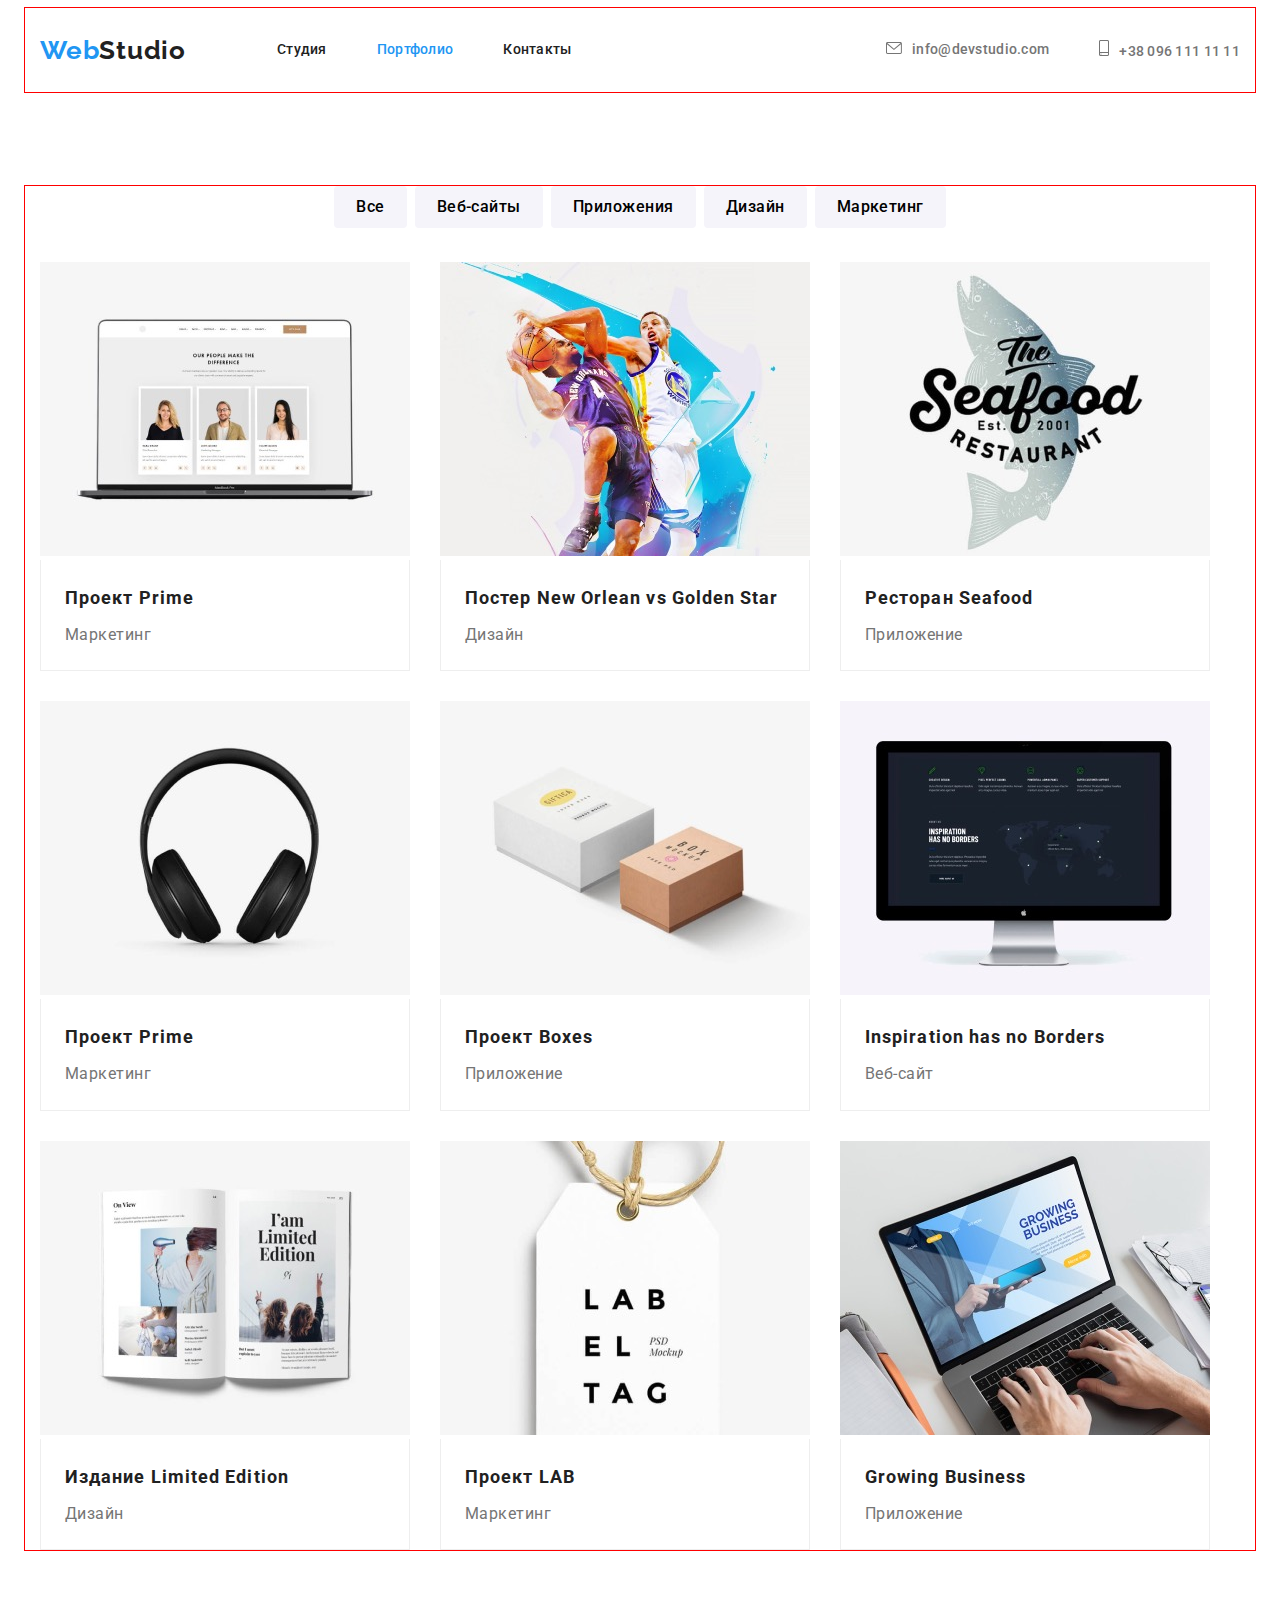
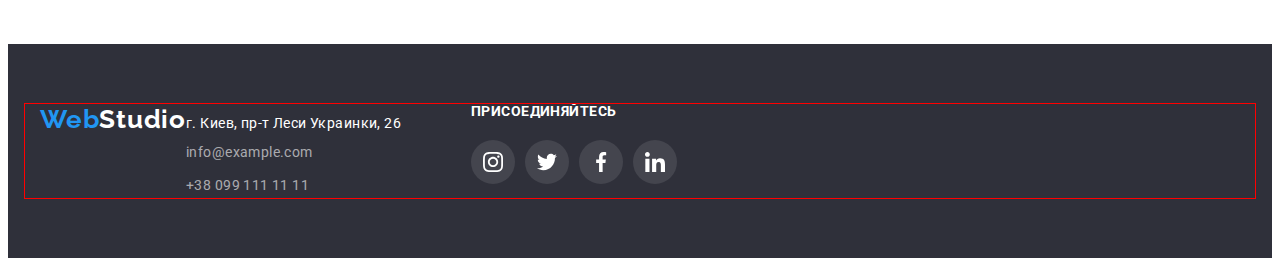
==== commit 73b5b73a: "Доработка ДЗ 4" ====
--- a/portfolio.html
+++ b/portfolio.html
@@ -92,7 +92,7 @@
           </ul>
           <ul class="card-list list">
             <li class="card-item link">
-              <a href="">
+              <a href="" class="portfolio-card-link">
                 <img
                   src="./images/tehnokryk.jpg"
                   alt="tehnokryk"
@@ -107,7 +107,7 @@
               >
             </li>
             <li class="card-item">
-              <a href="">
+              <a href="" class="portfolio-card-link">
                 <img
                   src="./images/neworlean.jpg"
                   alt="neworlean"
@@ -122,7 +122,7 @@
               </a>
             </li>
             <li class="card-item">
-              <a href="">
+              <a href="" class="portfolio-card-link">
                 <img
                   src="./images/seafood.jpg"
                   alt="seafood"
@@ -137,7 +137,7 @@
               </a>
             </li>
             <li class="card-item">
-              <a href="">
+              <a href="" class="portfolio-card-link">
                 <img
                   src="./images/prime.jpg"
                   alt="prime"
@@ -152,7 +152,7 @@
               </a>
             </li>
             <li class="card-item">
-              <a href="">
+              <a href="" class="portfolio-card-link">
                 <img
                   src="./images/boxes.jpg"
                   alt="boxes"
@@ -167,7 +167,7 @@
               </a>
             </li>
             <li class="card-item">
-              <a href="">
+              <a href="" class="portfolio-card-link">
                 <img
                   src="./images/borders.jpg"
                   alt="borders"
@@ -182,7 +182,7 @@
               </a>
             </li>
             <li class="card-item">
-              <a href="">
+              <a href="" class="portfolio-card-link">
                 <img
                   src="./images/limitededition.jpg"
                   alt="limitededition"
@@ -197,7 +197,7 @@
               </a>
             </li>
             <li class="card-item">
-              <a href="">
+              <a href="" class="portfolio-card-link">
                 <img
                   src="./images/lab.jpg"
                   alt="lab"
@@ -212,7 +212,7 @@
               </a>
             </li>
             <li class="card-item">
-              <a href="">
+              <a href="" class="portfolio-card-link">
                 <img
                   src="./images/growingbusiness.jpg"
                   alt="growingbusiness"
--- a/css/styles.css
+++ b/css/styles.css
@@ -142,6 +142,11 @@
     letter-spacing: 0.02em;
 }
 
+.header-mail,
+.header-tel {
+    display: flex;
+    align-items: center;
+}
 
 .header-link:hover,
 .header-link:focus, 
@@ -229,12 +234,10 @@
 }
 
 .advantage-icon{
-    display: block;
+    display: flex;
+    align-items: center;
+    justify-content: center;
     height: 120px;
-    padding-top: 25px;
-    padding-bottom: 25px;
-    padding-right: 102.34px;
-    padding-left: 102.34px;
     margin-bottom: 30px;
     background: #F5F4FA;
     border-radius: 4px;
@@ -345,6 +348,10 @@
     letter-spacing: 0.03em;  
 }
 
+.team-item {
+    background-color: var(--primary-bacground-color);
+}
+
 .team-name {
     display: block;
 
@@ -362,7 +369,7 @@
     text-align: center;
     letter-spacing: 0.03em; 
     color: var(--secondary-text-color);
-    margin-bottom: 30px;
+    margin-bottom: 16px;
 }
 
 .team-soc-list {
@@ -435,6 +442,8 @@
 .customers-item {
     display: flex;
     margin-right: 30px;
+    width: 170px;
+    height: 92px;
     
 }
 
@@ -443,11 +452,11 @@
 }
 
 .customers-link {
-    display: inline-block;
-    padding-top: 16px;
-    padding-right: 32px;
-    padding-bottom: 16px;
-    padding-left: 32px;
+    display: flex;
+    align-items: center;
+    justify-content: center;
+    width: 100%;
+    height: 100%;
     fill: #AFB1B8;
     border: 1px solid #AFB1B8;
 
@@ -476,6 +485,8 @@
 }
 
 .footer-contact {
+    display: flex;
+    align-items: baseline;
     margin-right: 70px;
 }
 
@@ -630,7 +641,7 @@
 
 .portfolio-btn:hover,
 .portfolio-btn:focus {
-    background-color:  var(--accent-color);
+    background-color: #2196F3;
     box-shadow: 0px 3px 1px rgba(0, 0, 0, 0.1),
         0px 1px 2px rgba(0, 0, 0, 0.08),
         0px 2px 2px rgba(0, 0, 0, 0.12);
@@ -679,6 +690,10 @@
     border-right: 1px solid #EEEEEE;
 }
 
+.portfolio-card-link {
+    text-decoration: none;
+}
+
 .card-item:hover,
 .card-item:focus {
     box-shadow: 0px 1px 1px rgba(0, 0, 0, 0.12),
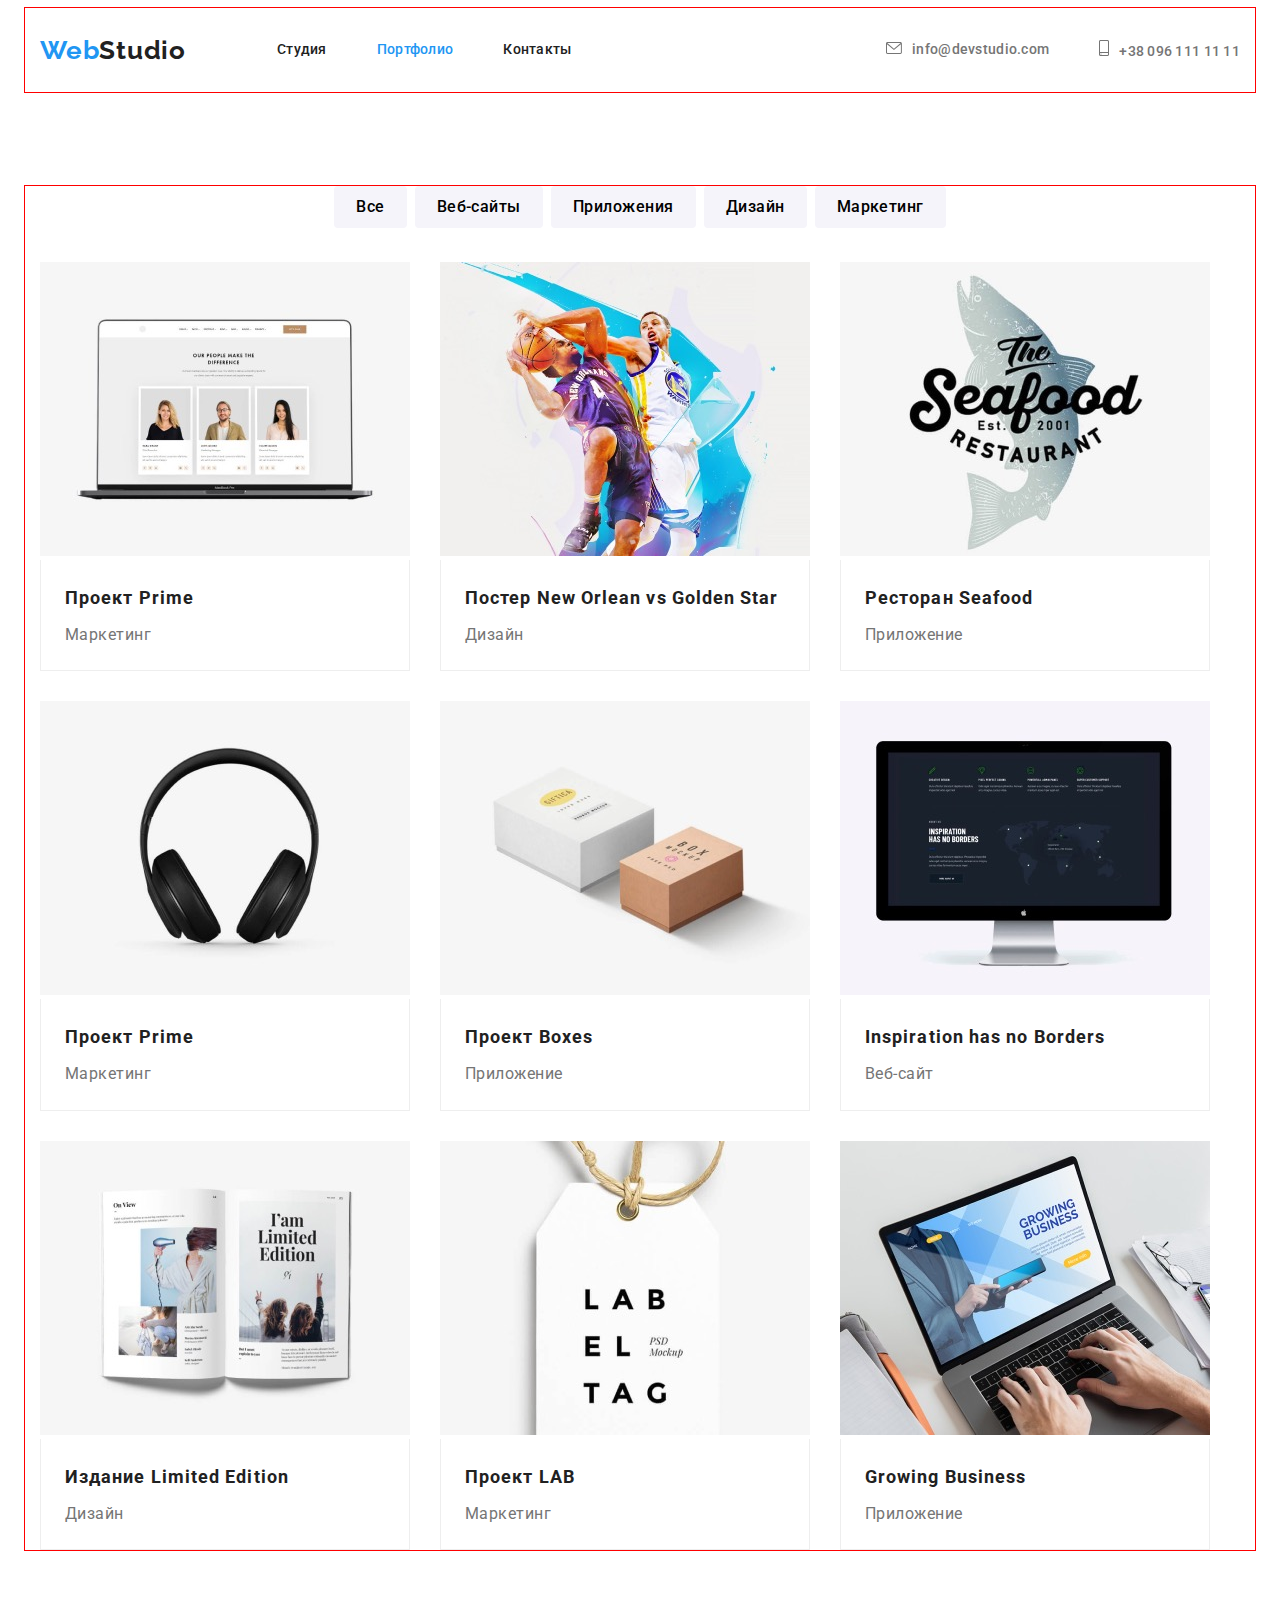
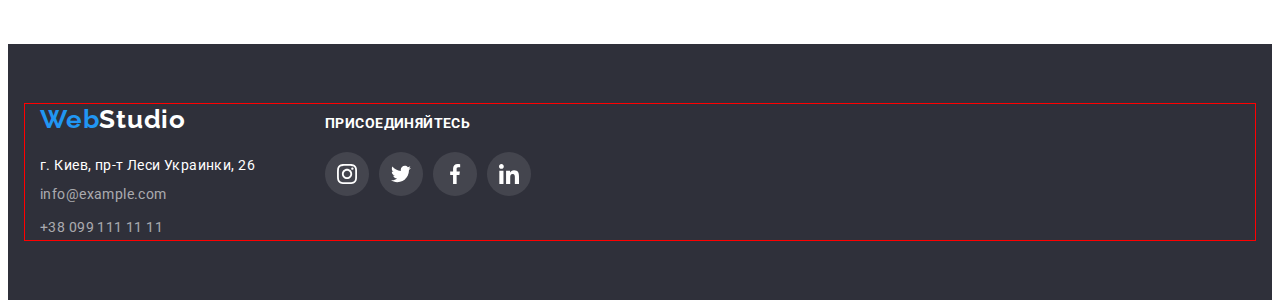
==== commit f75f4226: "4-ое ДЗ выполнено" ====
--- a/portfolio.html
+++ b/portfolio.html
@@ -231,73 +231,65 @@
       </section>
     </main>
     <footer class="footer">
-      <div class="footer-wrap">
-        <div class="container">
-          <section class="footer-soc">
-            <h2 class="footer-soc-title title">присоединяйтесь</h2>
-            <ul class="footer-soc-list list">
-              <li class="footer-soc-item">
-                <a href="" class="footer-soc-link link"
-                  ><svg class="footer-soc-icon" width="20" height="20">
-                    <use
-                      href="./images/symbol-defs.svg#icon-instagram"
-                    ></use></svg
-                ></a>
+      <div class="container">
+        <div class="footer-contact">
+          <a href="./index.html" class="footer-logo link"
+            ><span class="footer-style">Web</span>Studio</a
+          >
+          <address class="footer-address">
+            <ul class="footer-list list">
+              <li class="footer-item">
+                <a
+                  href="https://goo.gl/maps/gY4igKeAdsHqv6zv8"
+                  target="_blank"
+                  class="footer-link link"
+                  rel="noopener nofollow noreferrer"
+                  >г. Киев, пр-т Леси Украинки, 26
+                </a>
               </li>
-              <li class="footer-soc-item">
-                <a href="" class="footer-soc-link link"
-                  ><svg class="footer-soc-icon" width="20" height="20">
-                    <use
-                      href="./images/symbol-defs.svg#icon-twitter"
-                    ></use></svg
-                ></a>
+              <li class="footer-item">
+                <a href="mailto:info@example.com" class="link-foot link"
+                  >info@example.com</a
+                >
               </li>
-              <li class="footer-soc-item">
-                <a href="" class="footer-soc-link link"
-                  ><svg class="footer-soc-icon" width="20" height="20">
-                    <use
-                      href="./images/symbol-defs.svg#icon-facebook"
-                    ></use></svg
-                ></a>
-              </li>
-              <li class="footer-soc-item">
-                <a href="" class="footer-soc-link link">
-                  <svg class="footer-soc-icon" width="20" height="20">
-                    <use
-                      href="./images/symbol-defs.svg#icon-linkedin"
-                    ></use></svg
-                ></a>
+              <li class="footer-item">
+                <a href="tel:+380991111111" class="link-foot link"
+                  >+38 099 111 11 11</a
+                >
               </li>
             </ul>
-          </section>
-          <section class="footer-contact">
-            <a href="./index.html" class="footer-logo link"
-              ><span class="footer-style">Web</span>Studio</a
-            >
-            <address class="footer-address">
-              <ul class="footer-list list">
-                <li class="footer-item">
-                  <a
-                    href="https://goo.gl/maps/gY4igKeAdsHqv6zv8"
-                    target="_blank"
-                    class="footer-link link"
-                    rel="noopener nofollow noreferrer"
-                    >г. Киев, пр-т Леси Украинки, 26
-                  </a>
-                </li>
-                <li class="footer-item">
-                  <a href="mailto:info@example.com" class="link-foot link"
-                    >info@example.com</a
-                  >
-                </li>
-                <li class="footer-item">
-                  <a href="tel:+380991111111" class="link-foot link"
-                    >+38 099 111 11 11</a
-                  >
-                </li>
-              </ul>
-            </address>
-          </section>
+          </address>
+        </div>
+        <div class="footer-soc">
+          <h2 class="footer-soc-title title">присоединяйтесь</h2>
+          <ul class="footer-soc-list list">
+            <li class="footer-soc-item">
+              <a href="" class="footer-soc-link link"
+                ><svg class="footer-soc-icon" width="20" height="20">
+                  <use
+                    href="./images/symbol-defs.svg#icon-instagram"
+                  ></use></svg
+              ></a>
+            </li>
+            <li class="footer-soc-item">
+              <a href="" class="footer-soc-link link"
+                ><svg class="footer-soc-icon" width="20" height="20">
+                  <use href="./images/symbol-defs.svg#icon-twitter"></use></svg
+              ></a>
+            </li>
+            <li class="footer-soc-item">
+              <a href="" class="footer-soc-link link"
+                ><svg class="footer-soc-icon" width="20" height="20">
+                  <use href="./images/symbol-defs.svg#icon-facebook"></use></svg
+              ></a>
+            </li>
+            <li class="footer-soc-item">
+              <a href="" class="footer-soc-link link">
+                <svg class="footer-soc-icon" width="20" height="20">
+                  <use href="./images/symbol-defs.svg#icon-linkedin"></use></svg
+              ></a>
+            </li>
+          </ul>
         </div>
       </div>
     </footer>
--- a/css/styles.css
+++ b/css/styles.css
@@ -479,14 +479,10 @@
 
 .footer .container {
     display: flex;
-    flex-direction: row-reverse;
-    justify-content: flex-end;
-    
+    align-items: baseline;    
 }
 
 .footer-contact {
-    display: flex;
-    align-items: baseline;
     margin-right: 70px;
 }
 
@@ -563,10 +559,7 @@
     justify-content: center;
 }
 
-.footer-soc {
-    width: 206px;
-    height: 80px;
-}
+
 
 .footer-soc-item {
     align-items: center;
@@ -641,6 +634,7 @@
 
 .portfolio-btn:hover,
 .portfolio-btn:focus {
+    color: #FFFFFF;
     background-color: #2196F3;
     box-shadow: 0px 3px 1px rgba(0, 0, 0, 0.1),
         0px 1px 2px rgba(0, 0, 0, 0.08),
@@ -691,11 +685,12 @@
 }
 
 .portfolio-card-link {
+    display: block;
     text-decoration: none;
 }
 
-.card-item:hover,
-.card-item:focus {
+.portfolio-card-link:hover,
+.portfolio-card-link:focus {
     box-shadow: 0px 1px 1px rgba(0, 0, 0, 0.12),
         0px 4px 4px rgba(0, 0, 0, 0.06),
         1px 4px 6px rgba(0, 0, 0, 0.16);
